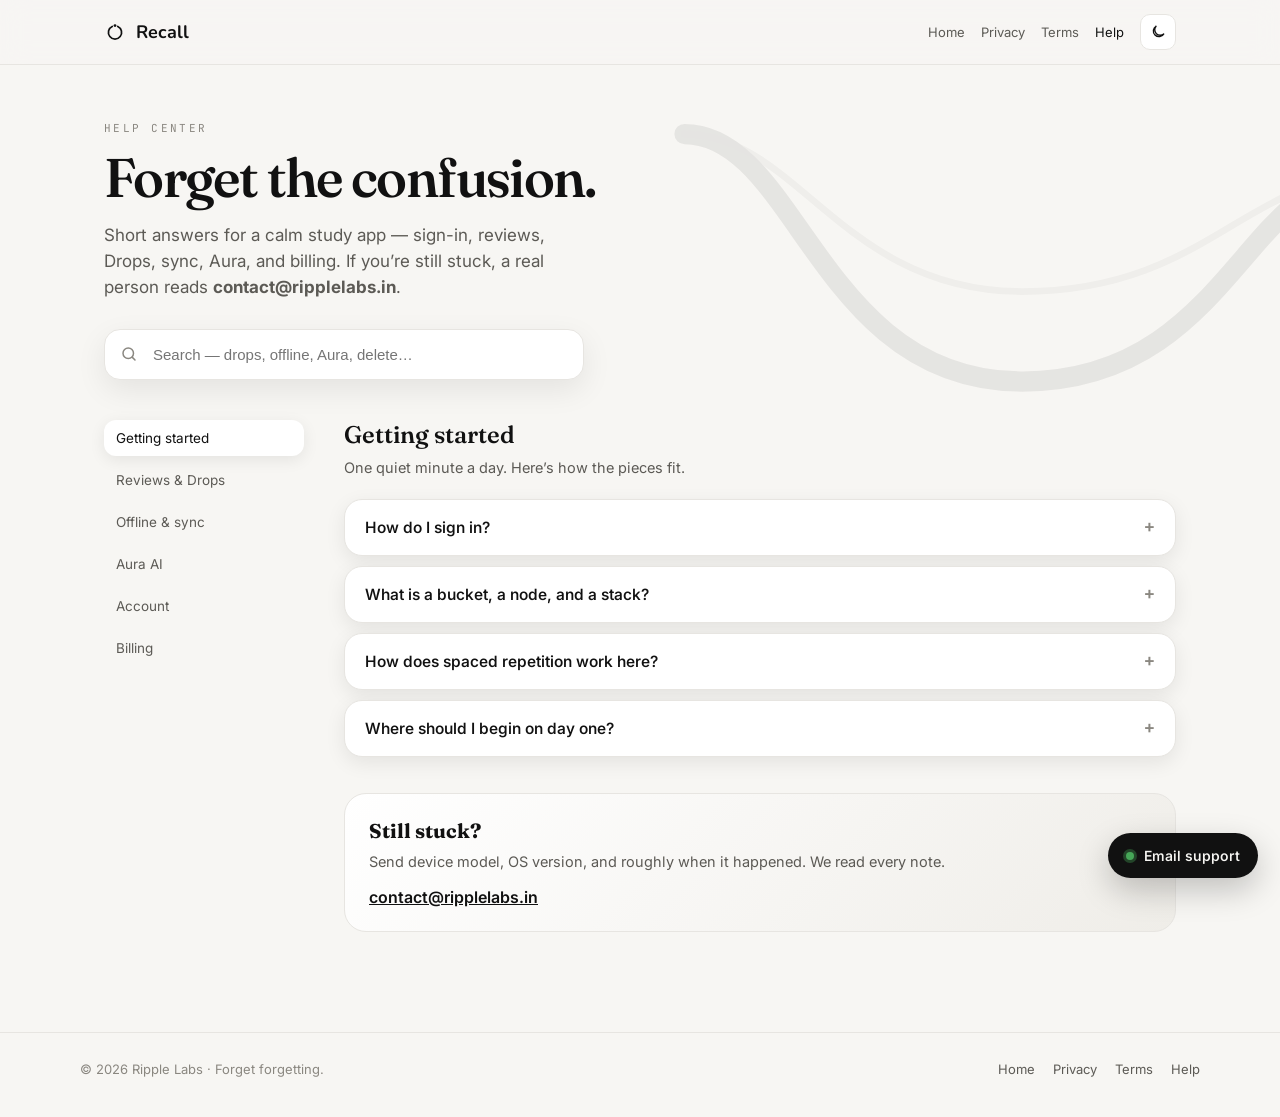
==== recall/help/index.html @ 5a3f2fba "feat(recall): add privacy, terms, and help pages Ship Play Console–ready legal URLs and a Help Cente" ====
<!DOCTYPE html>
<html lang="en">
<head>
  <meta charset="utf-8">
  <meta name="viewport" content="width=device-width, initial-scale=1">
  <title>Help — Recall | Forget forgetting.</title>
  <meta name="description" content="Help Center for Recall. Sign-in, reviews, Recall Drops, offline sync, Aura AI, account export, and billing — calm answers for a calm study app.">
  <meta name="robots" content="index, follow">
  <link rel="canonical" href="https://ripplelabs.in/recall/help">
  <meta name="theme-color" content="#F7F6F3" media="(prefers-color-scheme: light)">
  <meta name="theme-color" content="#0E0E11" media="(prefers-color-scheme: dark)">
  <link rel="icon" type="image/svg+xml" href="data:image/svg+xml,%3Csvg xmlns='http://www.w3.org/2000/svg' viewBox='0 0 100 100' fill='none' stroke='%23111' stroke-width='7.5' stroke-linecap='round' stroke-linejoin='round'%3E%3Cpath d='M62.7 24.8 A30 30 0 1 1 37.3 24.8'/%3E%3Ccircle cx='50' cy='21' r='6.5' fill='%23111' stroke='none'/%3E%3C/svg%3E">
  <link rel="preconnect" href="https://fonts.googleapis.com">
  <link rel="preconnect" href="https://fonts.gstatic.com" crossorigin>
  <link href="https://fonts.googleapis.com/css2?family=Fraunces:opsz,wght@9..144,500;9..144,560&family=Inter:wght@400;500;600&family=JetBrains+Mono:wght@400;500&family=Nunito:wght@700&display=swap" rel="stylesheet">
  <link rel="stylesheet" href="/recall/css/help.css">
  <meta property="og:title" content="Help — Recall">
  <meta property="og:description" content="Calm answers for spaced repetition, reviews, Aura, and account questions.">
  <meta property="og:url" content="https://ripplelabs.in/recall/help">
  <meta property="og:type" content="website">
</head>
<body>
<div id="help-root" class="theme-light">
  <div class="curve-bg" aria-hidden="true">
    <svg viewBox="0 0 640 320" fill="none">
      <path d="M20 40 C120 40, 140 260, 320 260 C500 260, 520 80, 620 80" stroke="currentColor" stroke-width="18" stroke-linecap="round"/>
      <path d="M20 40 C120 40, 160 180, 320 180 C480 180, 520 80, 620 80" stroke="currentColor" stroke-width="6" stroke-linecap="round" opacity="0.45"/>
    </svg>
  </div>

  <header class="help-header">
    <div class="help-header-inner">
      <a class="help-brand" href="/recall">
        <svg width="22" height="22" viewBox="0 0 100 100" fill="none" stroke="currentColor" stroke-width="8" stroke-linecap="round" stroke-linejoin="round" aria-hidden="true"><path d="M62.7 24.8 A30 30 0 1 1 37.3 24.8"/><circle cx="50" cy="21" r="6.5" fill="currentColor" stroke="none"/></svg>
        <span>Recall</span>
      </a>
      <nav class="help-nav" aria-label="Site">
        <a href="/recall">Home</a>
        <a href="/recall/privacy">Privacy</a>
        <a href="/recall/tos">Terms</a>
        <a href="/recall/help" aria-current="page">Help</a>
        <button type="button" class="theme-toggle" data-theme-toggle aria-label="Toggle theme">
          <svg class="icon-moon" width="16" height="16" viewBox="0 0 24 24" fill="none" stroke="currentColor" stroke-width="2"><path d="M21 14.5A8.5 8.5 0 1 1 9.5 3 7 7 0 0 0 21 14.5Z"/></svg>
          <svg class="icon-sun" width="16" height="16" viewBox="0 0 24 24" fill="none" stroke="currentColor" stroke-width="2"><circle cx="12" cy="12" r="4"/><path d="M12 2v2M12 20v2M2 12h2M20 12h2M5 5l1.5 1.5M17.5 17.5L19 19M19 5l-1.5 1.5M5 19l1.5-1.5" stroke-linecap="round"/></svg>
        </button>
      </nav>
    </div>
  </header>

  <section class="help-hero">
    <p class="help-kicker">Help Center</p>
    <h1 class="help-title">Forget the confusion.</h1>
    <p class="help-sub">Short answers for a calm study app — sign-in, reviews, Drops, sync, Aura, and billing. If you’re still stuck, a real person reads <strong>contact@ripplelabs.in</strong>.</p>
    <div class="help-search-wrap">
      <svg class="help-search-icon" width="18" height="18" viewBox="0 0 24 24" fill="none" stroke="currentColor" stroke-width="2" aria-hidden="true"><circle cx="11" cy="11" r="7"/><path d="M20 20l-3.5-3.5" stroke-linecap="round"/></svg>
      <label class="sr-only" for="helpSearch">Search help</label>
      <input id="helpSearch" class="help-search" type="search" placeholder="Search — drops, offline, Aura, delete…" autocomplete="off">
    </div>
  </section>

  <div class="help-shell">
    <nav class="topic-rail" aria-label="Topics" role="tablist">
      <button type="button" role="tab" aria-selected="true" data-topic="start">Getting started</button>
      <button type="button" role="tab" aria-selected="false" data-topic="reviews">Reviews &amp; Drops</button>
      <button type="button" role="tab" aria-selected="false" data-topic="sync">Offline &amp; sync</button>
      <button type="button" role="tab" aria-selected="false" data-topic="ai">Aura AI</button>
      <button type="button" role="tab" aria-selected="false" data-topic="account">Account</button>
      <button type="button" role="tab" aria-selected="false" data-topic="billing">Billing</button>
    </nav>

    <div class="help-content">
      <section class="faq-panel" data-panel="start" role="tabpanel">
        <h2>Getting started</h2>
        <p class="faq-lead">One quiet minute a day. Here’s how the pieces fit.</p>
        <div class="faq-list">
          <details class="faq-item" data-faq>
            <summary>How do I sign in?</summary>
            <p class="faq-a">Use a magic link (we email you a sign-in link) or continue with Google. On supported devices you may also see Apple sign-in. Open the link on the same device where you installed Recall. If the link expires, request a new one from the sign-in screen.</p>
          </details>
          <details class="faq-item" data-faq>
            <summary>What is a bucket, a node, and a stack?</summary>
            <p class="faq-a"><strong>Buckets</strong> are subjects (Biology, Spanish, Interview prep). <strong>Nodes</strong> are the cards or notes inside a bucket. A <strong>stack</strong> is today’s short review set — what Recall asks you to revisit now, based on spaced repetition.</p>
          </details>
          <details class="faq-item" data-faq>
            <summary>How does spaced repetition work here?</summary>
            <p class="faq-a">After each card, you rate how it felt (Again / Hard / Good / Easy). Cards you struggle with return sooner; cards you know well space out. Over time, that flattens the forgetting curve — without cramming the night before.</p>
          </details>
          <details class="faq-item" data-faq>
            <summary>Where should I begin on day one?</summary>
            <p class="faq-a">Create a bucket for one subject you care about. Add a few cards (or let Aura draft them from notes). When Today shows cards due, start a review. Small and consistent beats huge and abandoned.</p>
          </details>
        </div>
      </section>

      <section class="faq-panel" data-panel="reviews" role="tabpanel" hidden>
        <h2>Reviews &amp; Drops</h2>
        <p class="faq-lead">The heat ring is a glance, not a guilt meter.</p>
        <div class="faq-list">
          <details class="faq-item" data-faq>
            <summary>Nothing is due today — is that bad?</summary>
            <p class="faq-a">No. It means nothing is scheduled right now. Add new material, or wait for the next due window. “All caught up” is a feature, not a failure.</p>
          </details>
          <details class="faq-item" data-faq>
            <summary>What do Again / Hard / Good / Easy do?</summary>
            <p class="faq-a">They tell the scheduler how stable the memory felt. <strong>Again</strong> brings it back soon. <strong>Easy</strong> pushes it further out. Be honest — the algorithm only works if the ratings match reality.</p>
          </details>
          <details class="faq-item" data-faq>
            <summary>Recall Drops aren’t arriving</summary>
            <p class="faq-a">Check three things: (1) OS notification permission is on, (2) Recall Drop / push is enabled in Settings, (3) you’re outside Quiet hours. Also confirm you have cards that can become due. Still silent? Email us with your device and OS version.</p>
          </details>
          <details class="faq-item" data-faq>
            <summary>Why does free only get a few review stacks each month?</summary>
            <p class="faq-a">Free includes the full engine with honest limits — including monthly review stacks — so the product stays calm and sustainable. Premium unlocks unlimited stacks. You’ll see the remaining stacks on Today when you’re on free.</p>
          </details>
        </div>
      </section>

      <section class="faq-panel" data-panel="sync" role="tabpanel" hidden>
        <h2>Offline &amp; sync</h2>
        <p class="faq-lead">Review on the train. Sync when you’re back online.</p>
        <div class="faq-list">
          <details class="faq-item" data-faq>
            <summary>Can I review without internet?</summary>
            <p class="faq-a">Yes. Cached cards and a queued review flow keep you moving offline. When you reconnect, pending reviews sync. For grades, entitlements, and scheduling truth, the server wins if there’s a conflict.</p>
          </details>
          <details class="faq-item" data-faq>
            <summary>I see “Updates available — tap to refresh”</summary>
            <p class="faq-a">That’s intentional. Recall never auto-refreshes mid-interaction and knocks you out of a review. When you’re ready, tap the nudge to load newer server data.</p>
          </details>
          <details class="faq-item" data-faq>
            <summary>Something looks out of date after I switched phones</summary>
            <p class="faq-a">Sign in on the new device and give sync a moment. If a screen still looks stale, pull to refresh or use the updates nudge. Export from Settings if you want a local backup zip.</p>
          </details>
        </div>
      </section>

      <section class="faq-panel" data-panel="ai" role="tabpanel" hidden>
        <h2>Aura AI</h2>
        <p class="faq-lead">Notes in. Cards out. Always review what Aura drafts.</p>
        <div class="faq-list">
          <details class="faq-item" data-faq>
            <summary>What does Aura do?</summary>
            <p class="faq-a">Aura turns notes into revision cards, helps with summaries and chat over your material, and can power quiz generation on eligible plans. Free includes a monthly quota; Premium raises limits. AI can be wrong — edit before you trust a card.</p>
          </details>
          <details class="faq-item" data-faq>
            <summary>Aura is empty, slow, or weird</summary>
            <p class="faq-a">Check your network, try again in a minute, and confirm you haven’t hit the free monthly quota. If Premium features are locked, upgrade or wait for the next cycle. Never paste passwords or confidential IDs into AI prompts.</p>
          </details>
          <details class="faq-item" data-faq>
            <summary>Is my content used to train Ripple’s models?</summary>
            <p class="faq-a">We don’t use your study content to train our own foundation models. Aura sends what’s needed for the feature to AI processors. Details live in our <a href="/recall/privacy">Privacy Policy</a>.</p>
          </details>
        </div>
      </section>

      <section class="faq-panel" data-panel="account" role="tabpanel" hidden>
        <h2>Account</h2>
        <p class="faq-lead">Your data, your exits — export or delete anytime.</p>
        <div class="faq-list">
          <details class="faq-item" data-faq>
            <summary>How do I export my data?</summary>
            <p class="faq-a">Open Settings and use Export. You’ll get a downloadable archive of your core study data. Links expire after a short window for safety — download promptly.</p>
          </details>
          <details class="faq-item" data-faq>
            <summary>How do I delete my account?</summary>
            <p class="faq-a">Settings → Delete account. This is permanent: server data is purged and the on-device cache is cleared. Cancel any store subscription separately in Google Play or the App Store so renewals stop.</p>
          </details>
          <details class="faq-item" data-faq>
            <summary>Can I change the email on my account?</summary>
            <p class="faq-a">Sign-in is tied to your magic-link email or Google/Apple identity. For account merges or email changes, write <a href="mailto:contact@ripplelabs.in">contact@ripplelabs.in</a> from the address on the account and tell us what you need.</p>
          </details>
        </div>
      </section>

      <section class="faq-panel" data-panel="billing" role="tabpanel" hidden>
        <h2>Billing</h2>
        <p class="faq-lead">Free to start. Premium when you want the ceiling lifted.</p>
        <div class="faq-list">
          <details class="faq-item" data-faq>
            <summary>What’s free vs Premium?</summary>
            <p class="faq-a"><strong>Free:</strong> full spaced-repetition engine, up to 2 buckets, monthly review stack limits, and limited AI. <strong>Premium:</strong> unlimited buckets and stacks, quiz, fuller insights, and higher AI limits. No ads either way.</p>
          </details>
          <details class="faq-item" data-faq>
            <summary>How do I manage or cancel Premium?</summary>
            <p class="faq-a">Subscriptions are billed by Google Play or the App Store. Manage or cancel in that store’s subscription settings. Refunds follow the store’s policies.</p>
          </details>
          <details class="faq-item" data-faq>
            <summary>I paid but Premium didn’t unlock</summary>
            <p class="faq-a">Open the paywall or Settings and use Restore purchases. Wait a minute online. Still locked? Email <a href="mailto:contact@ripplelabs.in">contact@ripplelabs.in</a> with your store order ID and the email on your Recall account.</p>
          </details>
        </div>
      </section>

      <div class="still-stuck">
        <h3>Still stuck?</h3>
        <p>Send device model, OS version, and roughly when it happened. We read every note.</p>
        <a class="mail" href="mailto:contact@ripplelabs.in?subject=Recall%20help">contact@ripplelabs.in</a>
      </div>
    </div>
  </div>

  <a class="support-pill" href="mailto:contact@ripplelabs.in?subject=Recall%20help">
    <span class="dot" aria-hidden="true"></span>
    Email support
  </a>

  <footer class="help-footer">
    <div class="help-footer-inner">
      <span>© 2026 Ripple Labs · Forget forgetting.</span>
      <span>
        <a href="/recall">Home</a>
        <a href="/recall/privacy">Privacy</a>
        <a href="/recall/tos">Terms</a>
        <a href="/recall/help">Help</a>
      </span>
    </div>
  </footer>
</div>

<script>
(function () {
  var root = document.getElementById('help-root');
  var btn = document.querySelector('[data-theme-toggle]');
  var preferDark = window.matchMedia && window.matchMedia('(prefers-color-scheme: dark)').matches;
  var saved = localStorage.getItem('recall-theme');
  function apply(theme) {
    root.classList.remove('theme-light', 'theme-dark');
    root.classList.add(theme === 'dark' ? 'theme-dark' : 'theme-light');
    localStorage.setItem('recall-theme', theme === 'dark' ? 'dark' : 'light');
  }
  apply(saved || (preferDark ? 'dark' : 'light'));
  if (btn) btn.addEventListener('click', function () {
    apply(root.classList.contains('theme-dark') ? 'light' : 'dark');
  });

  var tabs = Array.prototype.slice.call(document.querySelectorAll('[data-topic]'));
  var panels = Array.prototype.slice.call(document.querySelectorAll('[data-panel]'));
  function showTopic(id) {
    tabs.forEach(function (t) {
      t.setAttribute('aria-selected', t.getAttribute('data-topic') === id ? 'true' : 'false');
    });
    panels.forEach(function (p) {
      p.hidden = p.getAttribute('data-panel') !== id;
    });
  }
  tabs.forEach(function (t) {
    t.addEventListener('click', function () { showTopic(t.getAttribute('data-topic')); });
  });

  var search = document.getElementById('helpSearch');
  var items = Array.prototype.slice.call(document.querySelectorAll('[data-faq]'));
  if (search) {
    search.addEventListener('input', function () {
      var q = (search.value || '').trim().toLowerCase();
      if (!q) {
        items.forEach(function (el) { el.hidden = false; });
        showTopic(tabs.find(function (t) { return t.getAttribute('aria-selected') === 'true'; }).getAttribute('data-topic'));
        return;
      }
      panels.forEach(function (p) { p.hidden = false; });
      tabs.forEach(function (t) { t.setAttribute('aria-selected', 'false'); });
      items.forEach(function (el) {
        var text = el.textContent.toLowerCase();
        el.hidden = text.indexOf(q) === -1;
        if (!el.hidden) el.open = true;
      });
    });
  }
})();
</script>
</body>
</html>
---- recall/css/help.css ----
/* Help Center — marketer-led creative chrome */
*, *::before, *::after { box-sizing: border-box; }
html { scroll-behavior: smooth; }
body { margin: 0; }
::selection { background: rgba(120,120,128,0.22); }

:root, .theme-light {
  --canvas: #F7F6F3;
  --canvas-2: #EFEDE8;
  --card: #FFFFFF;
  --ink: #111111;
  --soft: #5C5A55;
  --faint: #8A8780;
  --line: #E7E5E1;
  --glow: rgba(17,17,17,0.08);
  --green: #46A758;
}
.theme-dark {
  --canvas: #0E0E11;
  --canvas-2: #16161B;
  --card: #16161B;
  --ink: #F5F4F1;
  --soft: #a7a59d;
  --faint: #6E6E78;
  --line: #2A2A30;
  --glow: rgba(0,0,0,0.45);
  --green: #46A758;
}

.sr-only {
  position: absolute; width: 1px; height: 1px; padding: 0; margin: -1px;
  overflow: hidden; clip: rect(0,0,0,0); white-space: nowrap; border: 0;
}

#help-root {
  background: var(--canvas);
  color: var(--ink);
  font-family: Inter, system-ui, -apple-system, sans-serif;
  min-height: 100vh;
  position: relative;
  overflow-x: hidden;
  -webkit-font-smoothing: antialiased;
}

.curve-bg {
  position: absolute;
  inset: 0;
  pointer-events: none;
  overflow: hidden;
  z-index: 0;
}
.curve-bg svg {
  position: absolute;
  right: -8%;
  top: 8%;
  width: min(720px, 90vw);
  opacity: 0.07;
}
.theme-dark .curve-bg svg { opacity: 0.12; }

.help-header {
  position: sticky;
  top: 0;
  z-index: 40;
  background: color-mix(in srgb, var(--canvas) 90%, transparent);
  backdrop-filter: blur(14px);
  border-bottom: 1px solid var(--line);
}
.help-header-inner {
  max-width: 1120px;
  margin: 0 auto;
  padding: 14px 24px;
  display: flex;
  align-items: center;
  justify-content: space-between;
  gap: 16px;
}
.help-brand {
  display: flex;
  align-items: center;
  gap: 10px;
  text-decoration: none;
  color: var(--ink);
}
.help-brand span {
  font-family: Nunito, Inter, sans-serif;
  font-weight: 700;
  font-size: 18px;
}
.help-nav {
  display: flex;
  align-items: center;
  flex-wrap: wrap;
  gap: 8px 16px;
  font-size: 13px;
}
.help-nav a { color: var(--soft); text-decoration: none; }
.help-nav a:hover, .help-nav a[aria-current="page"] { color: var(--ink); }
.theme-toggle {
  border: 1px solid var(--line);
  background: var(--card);
  color: var(--ink);
  width: 36px;
  height: 36px;
  border-radius: 10px;
  cursor: pointer;
  display: grid;
  place-items: center;
}
.theme-toggle svg { display: none; }
.theme-light .theme-toggle .icon-moon { display: block; }
.theme-dark .theme-toggle .icon-sun { display: block; }

.help-hero {
  position: relative;
  z-index: 1;
  max-width: 1120px;
  margin: 0 auto;
  padding: 56px 24px 28px;
}
.help-kicker {
  font-family: "JetBrains Mono", monospace;
  font-size: 11px;
  letter-spacing: 0.22em;
  text-transform: uppercase;
  color: var(--faint);
  margin: 0 0 14px;
}
.help-title {
  font-family: Fraunces, Georgia, serif;
  font-size: clamp(2.4rem, 5vw, 3.4rem);
  font-weight: 560;
  letter-spacing: -0.03em;
  line-height: 1.08;
  margin: 0 0 14px;
  max-width: 14ch;
}
.help-sub {
  font-size: 17px;
  line-height: 1.55;
  color: var(--soft);
  max-width: 42ch;
  margin: 0 0 28px;
}
.help-search-wrap {
  max-width: 480px;
  position: relative;
}
.help-search {
  width: 100%;
  border: 1.5px solid var(--line);
  background: var(--card);
  border-radius: 16px;
  padding: 16px 18px 16px 48px;
  font-size: 15px;
  color: var(--ink);
  outline: none;
  box-shadow: 0 10px 30px var(--glow);
}
.help-search:focus { border-color: var(--ink); }
.help-search-icon {
  position: absolute;
  left: 16px;
  top: 50%;
  transform: translateY(-50%);
  color: var(--faint);
  pointer-events: none;
}

.help-shell {
  position: relative;
  z-index: 1;
  max-width: 1120px;
  margin: 0 auto;
  padding: 12px 24px 100px;
  display: grid;
  grid-template-columns: 200px 1fr;
  gap: 40px;
  align-items: start;
}

.topic-rail {
  position: sticky;
  top: 80px;
  display: flex;
  flex-direction: column;
  gap: 6px;
}
.topic-rail button {
  text-align: left;
  border: none;
  background: transparent;
  color: var(--soft);
  font-size: 13.5px;
  padding: 10px 12px;
  border-radius: 12px;
  cursor: pointer;
  font-family: inherit;
}
.topic-rail button:hover,
.topic-rail button[aria-selected="true"] {
  background: var(--card);
  color: var(--ink);
  box-shadow: 0 4px 16px var(--glow);
}

.faq-panel[hidden] { display: none; }
.faq-panel h2 {
  font-family: Fraunces, Georgia, serif;
  font-size: 1.5rem;
  font-weight: 560;
  margin: 0 0 8px;
}
.faq-lead {
  color: var(--soft);
  font-size: 14.5px;
  margin: 0 0 20px;
  line-height: 1.5;
}

.faq-list { display: flex; flex-direction: column; gap: 10px; }
.faq-item {
  background: var(--card);
  border: 1px solid var(--line);
  border-radius: 18px;
  overflow: hidden;
  box-shadow: 0 6px 20px var(--glow);
  transition: opacity 0.2s ease, transform 0.2s ease;
}
.faq-item[hidden] { display: none; }
.faq-item summary {
  list-style: none;
  cursor: pointer;
  padding: 18px 20px;
  font-size: 15.5px;
  font-weight: 550;
  display: flex;
  justify-content: space-between;
  gap: 16px;
  align-items: center;
}
.faq-item summary::-webkit-details-marker { display: none; }
.faq-item summary::after {
  content: "+";
  font-family: "JetBrains Mono", monospace;
  color: var(--faint);
  font-size: 18px;
  line-height: 1;
}
.faq-item[open] summary::after { content: "–"; color: var(--ink); }
.faq-item .faq-a {
  padding: 0 20px 18px;
  margin: 0;
  color: var(--soft);
  font-size: 14.5px;
  line-height: 1.65;
}
.faq-item .faq-a a { color: var(--ink); }

.support-pill {
  position: fixed;
  right: 22px;
  bottom: 22px;
  z-index: 50;
  display: inline-flex;
  align-items: center;
  gap: 10px;
  background: var(--ink);
  color: var(--canvas);
  text-decoration: none;
  padding: 14px 18px;
  border-radius: 999px;
  font-size: 14px;
  font-weight: 560;
  box-shadow: 0 12px 32px rgba(0,0,0,0.22);
  transition: transform 0.2s ease;
}
.support-pill:hover { transform: translateY(-2px); }
.support-pill .dot {
  width: 8px;
  height: 8px;
  border-radius: 50%;
  background: var(--green);
  box-shadow: 0 0 0 3px color-mix(in srgb, var(--green) 35%, transparent);
}

.help-footer {
  position: relative;
  z-index: 1;
  border-top: 1px solid var(--line);
  padding: 28px 24px 40px;
}
.help-footer-inner {
  max-width: 1120px;
  margin: 0 auto;
  display: flex;
  flex-wrap: wrap;
  gap: 12px 24px;
  justify-content: space-between;
  font-size: 13px;
  color: var(--faint);
}
.help-footer a {
  color: var(--soft);
  text-decoration: none;
  margin-left: 14px;
}
.help-footer a:hover { color: var(--ink); }

.still-stuck {
  margin-top: 36px;
  padding: 24px;
  border-radius: 22px;
  background: linear-gradient(135deg, var(--card), var(--canvas-2));
  border: 1px solid var(--line);
}
.still-stuck h3 {
  font-family: Fraunces, Georgia, serif;
  margin: 0 0 8px;
  font-size: 1.25rem;
}
.still-stuck p {
  margin: 0 0 14px;
  color: var(--soft);
  font-size: 14.5px;
  line-height: 1.55;
}
.still-stuck a.mail {
  color: var(--ink);
  font-weight: 600;
}

@media (max-width: 860px) {
  .help-shell { grid-template-columns: 1fr; gap: 20px; }
  .topic-rail {
    position: static;
    flex-direction: row;
    overflow-x: auto;
    gap: 8px;
    padding-bottom: 4px;
    -webkit-overflow-scrolling: touch;
  }
  .topic-rail button {
    white-space: nowrap;
    background: var(--card);
    border: 1px solid var(--line);
  }
  .support-pill { right: 16px; bottom: 16px; font-size: 13px; padding: 12px 14px; }
}
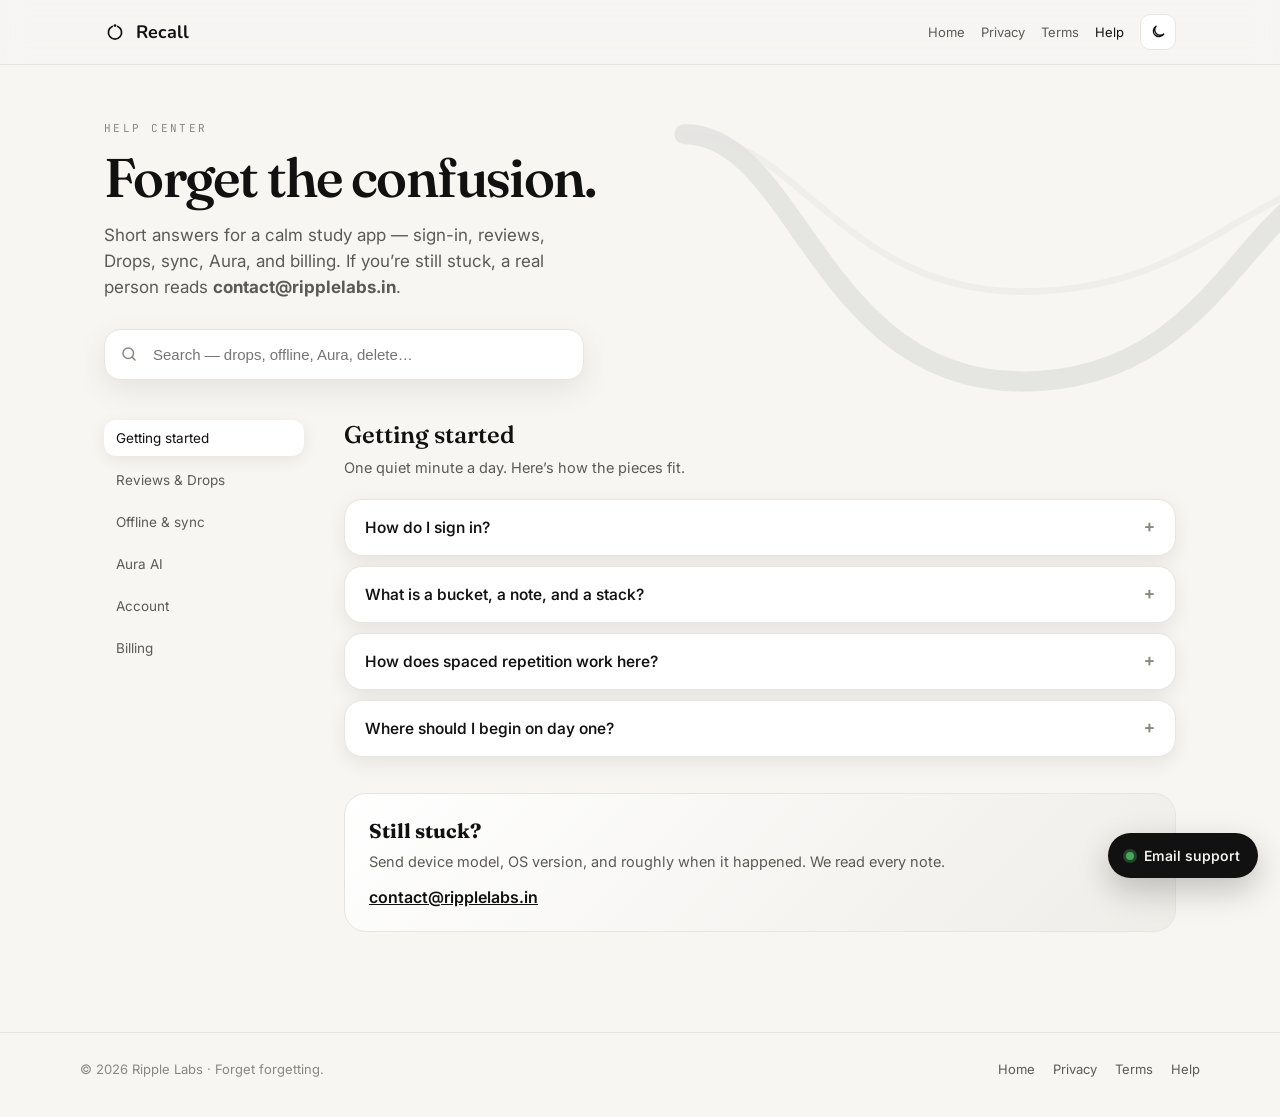
==== commit f03f04d6: "feat(recall): refresh Help, Terms, and Privacy for current product Correct rating labels and Aura ca" ====
--- a/recall/help/index.html
+++ b/recall/help/index.html
@@ -15,9 +15,234 @@
   <link href="https://fonts.googleapis.com/css2?family=Fraunces:opsz,wght@9..144,500;9..144,560&family=Inter:wght@400;500;600&family=JetBrains+Mono:wght@400;500&family=Nunito:wght@700&display=swap" rel="stylesheet">
   <link rel="stylesheet" href="/recall/css/help.css">
   <meta property="og:title" content="Help — Recall">
-  <meta property="og:description" content="Calm answers for spaced repetition, reviews, Aura, and account questions.">
+  <meta property="og:description" content="Calm answers for spaced revision, reviews, Recall Drops, Aura, and account questions.">
   <meta property="og:url" content="https://ripplelabs.in/recall/help">
   <meta property="og:type" content="website">
+  <meta property="og:site_name" content="Recall">
+  <meta property="og:image" content="https://ripplelabs.in/recall/assets/og-image.png">
+  <meta name="twitter:card" content="summary_large_image">
+  <meta name="twitter:title" content="Help — Recall">
+  <meta name="twitter:description" content="Calm answers for spaced revision, reviews, Recall Drops, Aura, and account questions.">
+  <meta name="twitter:image" content="https://ripplelabs.in/recall/assets/og-image.png">
+  <script type="application/ld+json">
+  {
+    "@context": "https://schema.org",
+    "@type": "FAQPage",
+    "@id": "https://ripplelabs.in/recall/help#faq",
+    "name": "Recall Help Center",
+    "url": "https://ripplelabs.in/recall/help",
+    "mainEntity": [
+      {
+        "@type": "Question",
+        "name": "How do I sign in?",
+        "acceptedAnswer": {
+          "@type": "Answer",
+          "text": "Use a magic link (we email you a sign-in link) or continue with Google. On supported devices you may also see Apple sign-in. Open the link on the same device where you installed Recall. If the link expires, request a new one from the sign-in screen."
+        }
+      },
+      {
+        "@type": "Question",
+        "name": "What is a bucket, a note, and a stack?",
+        "acceptedAnswer": {
+          "@type": "Answer",
+          "text": "Buckets are subjects (Biology, Spanish, Interview prep). Notes are what you save inside a bucket — typed text, a link, a YouTube video, a PDF or an image. Any note you mark for spaced revision becomes a card in your reviews. A stack is today’s short review set, chosen for you by the scheduler."
+        }
+      },
+      {
+        "@type": "Question",
+        "name": "How does spaced repetition work here?",
+        "acceptedAnswer": {
+          "@type": "Answer",
+          "text": "After each card you say how it went: Forgot or Got it. Tap More if you want the finer grades, Hard and Easy. Cards you struggle with return sooner; cards you know well space out. Over time that flattens the forgetting curve — without cramming the night before."
+        }
+      },
+      {
+        "@type": "Question",
+        "name": "Where should I begin on day one?",
+        "acceptedAnswer": {
+          "@type": "Answer",
+          "text": "Create a bucket for one subject you care about and put a few notes in it. When Today shows cards ready, start a review. Small and consistent beats huge and abandoned."
+        }
+      },
+      {
+        "@type": "Question",
+        "name": "Nothing is due today — is that bad?",
+        "acceptedAnswer": {
+          "@type": "Answer",
+          "text": "No. It means nothing is scheduled right now. Add new material, or wait for the next due window. “All caught up” is a feature, not a failure."
+        }
+      },
+      {
+        "@type": "Question",
+        "name": "What do Forgot, Got it, Hard and Easy do?",
+        "acceptedAnswer": {
+          "@type": "Answer",
+          "text": "Each rating tells the scheduler how stable the memory felt. Forgot brings the card back soon. Got it is the normal pass. Under More, Hard shortens the next gap and Easy pushes it further out. Be honest — the scheduler only works if the ratings match reality. (Quiz flashcards use the four grades directly: Forgot, Hard, Good, Easy.)"
+        }
+      },
+      {
+        "@type": "Question",
+        "name": "Recall Drops aren’t arriving",
+        "acceptedAnswer": {
+          "@type": "Answer",
+          "text": "Check three things: (1) OS notification permission is on, (2) Recall Drop / push is enabled in Settings, (3) you’re outside Quiet hours. Also confirm you have cards that can become due. Still silent? Email us with your device and OS version."
+        }
+      },
+      {
+        "@type": "Question",
+        "name": "Can I make Drops quieter or louder?",
+        "acceptedAnswer": {
+          "@type": "Answer",
+          "text": "Yes — Settings → Recall Drop → Reminder style. Gentle waits for a larger batch, nudges at most a few times a day, and never re-nudges. Standard is the default: balanced, and it re-nudges after about two hours if a Drop is still unseen. Persistent keeps nudging in smaller batches. ASAO drops as soon as even one note is ready. Each style carries its own daily cap and its own minimum gap between Drops, so none of them can pile up."
+        }
+      },
+      {
+        "@type": "Question",
+        "name": "How do Quiet hours work?",
+        "acceptedAnswer": {
+          "@type": "Answer",
+          "text": "Quiet hours are a window in which no Recall Drops are sent. Set a start and end time in Settings → Recall Drop → Quiet hours, or turn the window off entirely. Anything that becomes due during quiet hours simply waits until the window ends."
+        }
+      },
+      {
+        "@type": "Question",
+        "name": "Can I keep a note without it entering my reviews?",
+        "acceptedAnswer": {
+          "@type": "Answer",
+          "text": "Yes. Spaced revision is a switch you control per note and per bucket, so Recall also works as a plain notes app for anything you just want to keep. Turn it off on a single note, or on a whole bucket, and nothing from it is scheduled."
+        }
+      },
+      {
+        "@type": "Question",
+        "name": "What is Memory strength?",
+        "acceptedAnswer": {
+          "@type": "Answer",
+          "text": "Memory strength is how firmly you want to hold a subject. Raise it and cards come back more often, which means more reviews but a firmer hold; lower it and reviews get lighter and further apart. Set it once for your account, and override it per bucket where a subject needs a different grip."
+        }
+      },
+      {
+        "@type": "Question",
+        "name": "Can I review without internet?",
+        "acceptedAnswer": {
+          "@type": "Answer",
+          "text": "Yes. Cached cards and a queued review flow keep you moving offline. When you reconnect, pending reviews sync. For grades, entitlements, and scheduling truth, the server wins if there’s a conflict."
+        }
+      },
+      {
+        "@type": "Question",
+        "name": "I see “Updates available — tap to refresh”",
+        "acceptedAnswer": {
+          "@type": "Answer",
+          "text": "That’s intentional. Recall never auto-refreshes mid-interaction and knocks you out of a review. When you’re ready, tap the nudge to load newer server data."
+        }
+      },
+      {
+        "@type": "Question",
+        "name": "Something looks out of date after I switched phones",
+        "acceptedAnswer": {
+          "@type": "Answer",
+          "text": "Sign in on the new device and give sync a moment. If a screen still looks stale, pull to refresh or use the updates nudge. Export from Settings if you want a local backup zip."
+        }
+      },
+      {
+        "@type": "Question",
+        "name": "What does Aura do?",
+        "acceptedAnswer": {
+          "@type": "Answer",
+          "text": "Aura works on the notes you have already saved rather than writing new material for you. It summarises a whole bucket, answers questions about your own material and shows which notes the answer came from, and suggests clearer rewrites of a note you’re editing. AI can be wrong — read what it gives you before you rely on it."
+        }
+      },
+      {
+        "@type": "Question",
+        "name": "Where does Aura get its answers?",
+        "acceptedAnswer": {
+          "@type": "Answer",
+          "text": "Aura searches your own notes first and cites the ones it used. If your notes don’t cover the question, it falls back on general knowledge rather than inventing a citation to a note you don’t have. It does not browse the web, so anything outside your notes comes from the model itself — treat it as a starting point, not a source."
+        }
+      },
+      {
+        "@type": "Question",
+        "name": "Can I change how Aura writes?",
+        "acceptedAnswer": {
+          "@type": "Answer",
+          "text": "Yes — open Tune Aura and tell it how you like answers: shorter, more examples, less hedging. Those preferences are stored for your account only and applied to your future answers. You can view or clear them at any time."
+        }
+      },
+      {
+        "@type": "Question",
+        "name": "Aura is empty, slow, or weird",
+        "acceptedAnswer": {
+          "@type": "Answer",
+          "text": "Check your network first — Aura needs a connection and won’t run offline. If a bucket has very little in it, answers will be thin, because Aura only has your notes to work from. Try again in a minute if a request stalls. Never paste passwords or confidential IDs into AI prompts."
+        }
+      },
+      {
+        "@type": "Question",
+        "name": "Is my content used to train Ripple’s models?",
+        "acceptedAnswer": {
+          "@type": "Answer",
+          "text": "We don’t use your study content to train our own foundation models. Aura sends what’s needed for the feature to AI processors. Details live in our Privacy Policy."
+        }
+      },
+      {
+        "@type": "Question",
+        "name": "How do I export my data?",
+        "acceptedAnswer": {
+          "@type": "Answer",
+          "text": "Open Settings and use Export. You’ll get a downloadable archive of your core study data. Links expire after a short window for safety — download promptly."
+        }
+      },
+      {
+        "@type": "Question",
+        "name": "How do I delete my account?",
+        "acceptedAnswer": {
+          "@type": "Answer",
+          "text": "Settings → Delete account. This is permanent: server data is purged and the on-device cache is cleared. Cancel any store subscription separately in Google Play or the App Store so renewals stop."
+        }
+      },
+      {
+        "@type": "Question",
+        "name": "Can I change the email on my account?",
+        "acceptedAnswer": {
+          "@type": "Answer",
+          "text": "Sign-in is tied to your magic-link email or Google/Apple identity. For account merges or email changes, write contact@ripplelabs.in from the address on the account and tell us what you need."
+        }
+      },
+      {
+        "@type": "Question",
+        "name": "What does Recall cost?",
+        "acceptedAnswer": {
+          "@type": "Answer",
+          "text": "Recall is free and has no ads. There is currently no paywall anywhere in the app: the spaced-revision engine, your buckets and notes, Recall Drops, insights, and asking or summarising your notes with Aura are all open. A Premium plan will arrive later for the heavier things — the larger AI models and quiz. If a limit is ever in force on your account, the app shows it to you where it applies."
+        }
+      },
+      {
+        "@type": "Question",
+        "name": "What about Quiz?",
+        "acceptedAnswer": {
+          "@type": "Answer",
+          "text": "Quiz is still being finished, so it isn’t generally available yet. If you open it today you’ll see a short note saying the practice modes are on the way rather than a prompt to pay. We’ll turn it on properly once the modes are done."
+        }
+      },
+      {
+        "@type": "Question",
+        "name": "How do I manage or cancel a subscription?",
+        "acceptedAnswer": {
+          "@type": "Answer",
+          "text": "Subscriptions are billed by Google Play or the App Store. Manage or cancel in that store’s subscription settings. Refunds follow the store’s policies."
+        }
+      },
+      {
+        "@type": "Question",
+        "name": "I paid but Premium didn’t unlock",
+        "acceptedAnswer": {
+          "@type": "Answer",
+          "text": "Open Settings and use Restore purchases, then give it a minute while you’re online. Still locked? Email contact@ripplelabs.in with your store order ID and the email on your Recall account."
+        }
+      }
+    ]
+  }
+  </script>
 </head>
 <body>
 <div id="help-root" class="theme-light">
@@ -78,39 +303,51 @@
             <p class="faq-a">Use a magic link (we email you a sign-in link) or continue with Google. On supported devices you may also see Apple sign-in. Open the link on the same device where you installed Recall. If the link expires, request a new one from the sign-in screen.</p>
           </details>
           <details class="faq-item" data-faq>
-            <summary>What is a bucket, a node, and a stack?</summary>
-            <p class="faq-a"><strong>Buckets</strong> are subjects (Biology, Spanish, Interview prep). <strong>Nodes</strong> are the cards or notes inside a bucket. A <strong>stack</strong> is today’s short review set — what Recall asks you to revisit now, based on spaced repetition.</p>
+            <summary>What is a bucket, a note, and a stack?</summary>
+            <p class="faq-a"><strong>Buckets</strong> are subjects (Biology, Spanish, Interview prep). <strong>Notes</strong> are what you save inside a bucket — typed text, a link, a YouTube video, a PDF or an image. Any note you mark for spaced revision becomes a card in your reviews. A <strong>stack</strong> is today’s short review set, chosen for you by the scheduler.</p>
           </details>
           <details class="faq-item" data-faq>
             <summary>How does spaced repetition work here?</summary>
-            <p class="faq-a">After each card, you rate how it felt (Again / Hard / Good / Easy). Cards you struggle with return sooner; cards you know well space out. Over time, that flattens the forgetting curve — without cramming the night before.</p>
+            <p class="faq-a">After each card you say how it went: <strong>Forgot</strong> or <strong>Got it</strong>. Tap <strong>More</strong> if you want the finer grades, Hard and Easy. Cards you struggle with return sooner; cards you know well space out. Over time that flattens the forgetting curve — without cramming the night before.</p>
           </details>
           <details class="faq-item" data-faq>
             <summary>Where should I begin on day one?</summary>
-            <p class="faq-a">Create a bucket for one subject you care about. Add a few cards (or let Aura draft them from notes). When Today shows cards due, start a review. Small and consistent beats huge and abandoned.</p>
+            <p class="faq-a">Create a bucket for one subject you care about and put a few notes in it. When Today shows cards ready, start a review. Small and consistent beats huge and abandoned.</p>
           </details>
         </div>
       </section>
 
       <section class="faq-panel" data-panel="reviews" role="tabpanel" hidden>
         <h2>Reviews &amp; Drops</h2>
-        <p class="faq-lead">The heat ring is a glance, not a guilt meter.</p>
+        <p class="faq-lead">The ring is a glance, not a guilt meter.</p>
         <div class="faq-list">
           <details class="faq-item" data-faq>
             <summary>Nothing is due today — is that bad?</summary>
             <p class="faq-a">No. It means nothing is scheduled right now. Add new material, or wait for the next due window. “All caught up” is a feature, not a failure.</p>
           </details>
           <details class="faq-item" data-faq>
-            <summary>What do Again / Hard / Good / Easy do?</summary>
-            <p class="faq-a">They tell the scheduler how stable the memory felt. <strong>Again</strong> brings it back soon. <strong>Easy</strong> pushes it further out. Be honest — the algorithm only works if the ratings match reality.</p>
+            <summary>What do Forgot, Got it, Hard and Easy do?</summary>
+            <p class="faq-a">Each rating tells the scheduler how stable the memory felt. <strong>Forgot</strong> brings the card back soon. <strong>Got it</strong> is the normal pass. Under <strong>More</strong>, <strong>Hard</strong> shortens the next gap and <strong>Easy</strong> pushes it further out. Be honest — the scheduler only works if the ratings match reality. (Quiz flashcards use the four grades directly: Forgot, Hard, Good, Easy.)</p>
           </details>
           <details class="faq-item" data-faq>
             <summary>Recall Drops aren’t arriving</summary>
             <p class="faq-a">Check three things: (1) OS notification permission is on, (2) Recall Drop / push is enabled in Settings, (3) you’re outside Quiet hours. Also confirm you have cards that can become due. Still silent? Email us with your device and OS version.</p>
           </details>
           <details class="faq-item" data-faq>
-            <summary>Why does free only get a few review stacks each month?</summary>
-            <p class="faq-a">Free includes the full engine with honest limits — including monthly review stacks — so the product stays calm and sustainable. Premium unlocks unlimited stacks. You’ll see the remaining stacks on Today when you’re on free.</p>
+            <summary>Can I make Drops quieter or louder?</summary>
+            <p class="faq-a">Yes — Settings → Recall Drop → Reminder style. <strong>Gentle</strong> waits for a larger batch, nudges at most a few times a day, and never re-nudges. <strong>Standard</strong> is the default: balanced, and it re-nudges after about two hours if a Drop is still unseen. <strong>Persistent</strong> keeps nudging in smaller batches. <strong>ASAO</strong> drops as soon as even one note is ready. Each style carries its own daily cap and its own minimum gap between Drops, so none of them can pile up.</p>
+          </details>
+          <details class="faq-item" data-faq>
+            <summary>How do Quiet hours work?</summary>
+            <p class="faq-a">Quiet hours are a window in which no Recall Drops are sent. Set a start and end time in Settings → Recall Drop → Quiet hours, or turn the window off entirely. Anything that becomes due during quiet hours simply waits until the window ends.</p>
+          </details>
+          <details class="faq-item" data-faq>
+            <summary>Can I keep a note without it entering my reviews?</summary>
+            <p class="faq-a">Yes. Spaced revision is a switch you control per note and per bucket, so Recall also works as a plain notes app for anything you just want to keep. Turn it off on a single note, or on a whole bucket, and nothing from it is scheduled.</p>
+          </details>
+          <details class="faq-item" data-faq>
+            <summary>What is Memory strength?</summary>
+            <p class="faq-a">Memory strength is how firmly you want to hold a subject. Raise it and cards come back more often, which means more reviews but a firmer hold; lower it and reviews get lighter and further apart. Set it once for your account, and override it per bucket where a subject needs a different grip.</p>
           </details>
         </div>
       </section>
@@ -136,15 +373,23 @@
 
       <section class="faq-panel" data-panel="ai" role="tabpanel" hidden>
         <h2>Aura AI</h2>
-        <p class="faq-lead">Notes in. Cards out. Always review what Aura drafts.</p>
+        <p class="faq-lead">Grounded in your notes, enriched by Aura.</p>
         <div class="faq-list">
           <details class="faq-item" data-faq>
             <summary>What does Aura do?</summary>
-            <p class="faq-a">Aura turns notes into revision cards, helps with summaries and chat over your material, and can power quiz generation on eligible plans. Free includes a monthly quota; Premium raises limits. AI can be wrong — edit before you trust a card.</p>
+            <p class="faq-a">Aura works on the notes you have already saved rather than writing new material for you. It summarises a whole bucket, answers questions about your own material and shows which notes the answer came from, and suggests clearer rewrites of a note you’re editing. AI can be wrong — read what it gives you before you rely on it.</p>
+          </details>
+          <details class="faq-item" data-faq>
+            <summary>Where does Aura get its answers?</summary>
+            <p class="faq-a">Aura searches your own notes first and cites the ones it used. If your notes don’t cover the question, it falls back on general knowledge rather than inventing a citation to a note you don’t have. It does not browse the web, so anything outside your notes comes from the model itself — treat it as a starting point, not a source.</p>
+          </details>
+          <details class="faq-item" data-faq>
+            <summary>Can I change how Aura writes?</summary>
+            <p class="faq-a">Yes — open <strong>Tune Aura</strong> and tell it how you like answers: shorter, more examples, less hedging. Those preferences are stored for your account only and applied to your future answers. You can view or clear them at any time.</p>
           </details>
           <details class="faq-item" data-faq>
             <summary>Aura is empty, slow, or weird</summary>
-            <p class="faq-a">Check your network, try again in a minute, and confirm you haven’t hit the free monthly quota. If Premium features are locked, upgrade or wait for the next cycle. Never paste passwords or confidential IDs into AI prompts.</p>
+            <p class="faq-a">Check your network first — Aura needs a connection and won’t run offline. If a bucket has very little in it, answers will be thin, because Aura only has your notes to work from. Try again in a minute if a request stalls. Never paste passwords or confidential IDs into AI prompts.</p>
           </details>
           <details class="faq-item" data-faq>
             <summary>Is my content used to train Ripple’s models?</summary>
@@ -174,19 +419,23 @@
 
       <section class="faq-panel" data-panel="billing" role="tabpanel" hidden>
         <h2>Billing</h2>
-        <p class="faq-lead">Free to start. Premium when you want the ceiling lifted.</p>
+        <p class="faq-lead">Free right now, with no paywall in the app.</p>
         <div class="faq-list">
           <details class="faq-item" data-faq>
-            <summary>What’s free vs Premium?</summary>
-            <p class="faq-a"><strong>Free:</strong> full spaced-repetition engine, up to 2 buckets, monthly review stack limits, and limited AI. <strong>Premium:</strong> unlimited buckets and stacks, quiz, fuller insights, and higher AI limits. No ads either way.</p>
-          </details>
-          <details class="faq-item" data-faq>
-            <summary>How do I manage or cancel Premium?</summary>
+            <summary>What does Recall cost?</summary>
+            <p class="faq-a">Recall is free and has no ads. There is currently no paywall anywhere in the app: the spaced-revision engine, your buckets and notes, Recall Drops, insights, and asking or summarising your notes with Aura are all open. A Premium plan will arrive later for the heavier things — the larger AI models and quiz. If a limit is ever in force on your account, the app shows it to you where it applies.</p>
+          </details>
+          <details class="faq-item" data-faq>
+            <summary>What about Quiz?</summary>
+            <p class="faq-a">Quiz is still being finished, so it isn’t generally available yet. If you open it today you’ll see a short note saying the practice modes are on the way rather than a prompt to pay. We’ll turn it on properly once the modes are done.</p>
+          </details>
+          <details class="faq-item" data-faq>
+            <summary>How do I manage or cancel a subscription?</summary>
             <p class="faq-a">Subscriptions are billed by Google Play or the App Store. Manage or cancel in that store’s subscription settings. Refunds follow the store’s policies.</p>
           </details>
           <details class="faq-item" data-faq>
             <summary>I paid but Premium didn’t unlock</summary>
-            <p class="faq-a">Open the paywall or Settings and use Restore purchases. Wait a minute online. Still locked? Email <a href="mailto:contact@ripplelabs.in">contact@ripplelabs.in</a> with your store order ID and the email on your Recall account.</p>
+            <p class="faq-a">Open Settings and use Restore purchases, then give it a minute while you’re online. Still locked? Email <a href="mailto:contact@ripplelabs.in">contact@ripplelabs.in</a> with your store order ID and the email on your Recall account.</p>
           </details>
         </div>
       </section>
